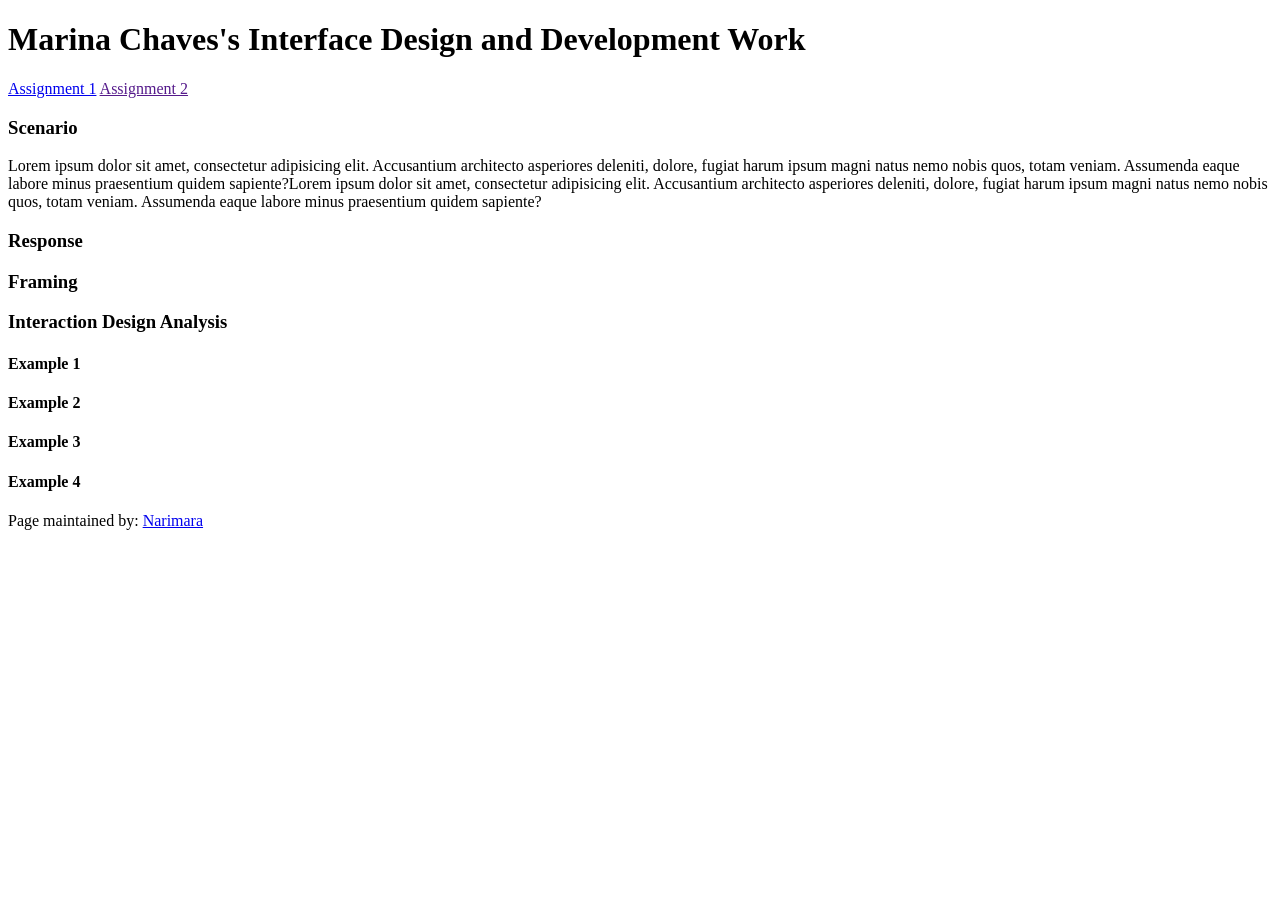
==== index.html @ 676003e5 "Assignment 1 init Copied index into a new document named assignment 1 and linked them together. Star" ====
<!doctype html>
<html lang="en">
<head>
    <meta charset="UTF-8">
    <meta name="viewport"
          content="width=device-width, user-scalable=no, initial-scale=1.0, maximum-scale=1.0, minimum-scale=1.0">
    <meta http-equiv="X-UA-Compatible" content="ie=edge">

<!-- !!!!! -->
<!--    change this to refer to your specific page  -->
    <title>Marina's Work Index</title>

<!-- !!!!! -->
<!--  change this to your preferred icon  -->
    <!-- favicon was sourced from favicon.io but the original graphics are copyright 2020 Twitter, Inc
    and other contributors -->
    <!-- They are licensed under CC-BY 4.0 as linked below -->
    <!-- https://creativecommons.org/licenses/by/4.0/ -->
    <link rel="icon" type="image/png" href="./assets/icons/favicon.ico">

    <link rel="stylesheet" href="reset.css">
    <link rel="stylesheet" href="style.css">
</head>
<body>

    <header>
<!-- !!!!! -->
<!--    change this to your preferred online name  -->
        <h1>Marina Chaves's Interface Design and Development Work</h1>
    </header>

    <div class="mainNavContainer">

        <nav>
            <a href="./assignment1.html">Assignment 1</a>
            <a href="">Assignment 2</a>
        </nav>

        <main>
            <section id="scenario-section">
                <h3>Scenario</h3>
                <p> Lorem ipsum dolor sit amet, consectetur adipisicing elit. Accusantium architecto asperiores deleniti, dolore, fugiat harum ipsum magni natus nemo nobis quos, totam veniam. Assumenda eaque labore minus praesentium quidem sapiente?Lorem ipsum dolor sit amet, consectetur adipisicing elit. Accusantium architecto asperiores deleniti, dolore, fugiat harum ipsum magni natus nemo nobis quos, totam veniam. Assumenda eaque labore minus praesentium quidem sapiente?</p>
            </section>

            <section>
                <h3>Response</h3>
            </section>

            <section>
                <h3>Framing</h3>
            </section>

            <section>
                <h3>Interaction Design Analysis</h3>
                <h4>Example 1</h4>
                <h4>Example 2</h4>
                <h4>Example 3</h4>
                <h4>Example 4</h4>
            </section>
        </main>

        <!-- this is an empty element which helps with spacing -->
        <aside></aside>

    </div>

    <footer>
        <p>
<!-- !!!!! -->
<!--    change this to your preferred online name and update link to refer to your github page  -->
            Page maintained by:
            <a href="https://github.com/narimara" target="_blank">
            Narimara
            </a>
        </p>
    </footer>
</body>
</html>
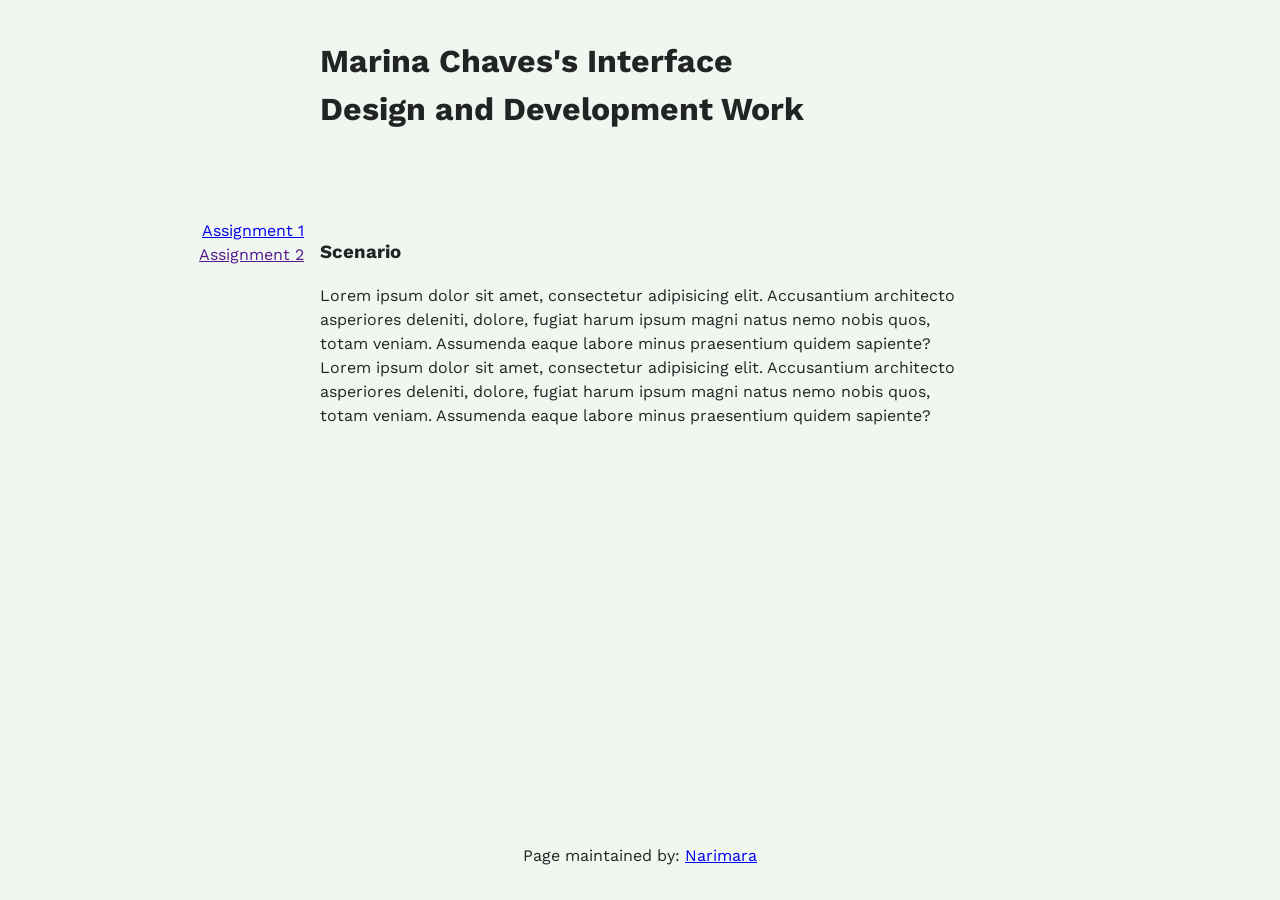
==== commit 74d4faab: "fixed a1 spacing changed the first a3 margin and added my community of practice link" ====
--- a/index.html
+++ b/index.html
@@ -41,22 +41,6 @@
                 <h3>Scenario</h3>
                 <p> Lorem ipsum dolor sit amet, consectetur adipisicing elit. Accusantium architecto asperiores deleniti, dolore, fugiat harum ipsum magni natus nemo nobis quos, totam veniam. Assumenda eaque labore minus praesentium quidem sapiente?Lorem ipsum dolor sit amet, consectetur adipisicing elit. Accusantium architecto asperiores deleniti, dolore, fugiat harum ipsum magni natus nemo nobis quos, totam veniam. Assumenda eaque labore minus praesentium quidem sapiente?</p>
             </section>
-
-            <section>
-                <h3>Response</h3>
-            </section>
-
-            <section>
-                <h3>Framing</h3>
-            </section>
-
-            <section>
-                <h3>Interaction Design Analysis</h3>
-                <h4>Example 1</h4>
-                <h4>Example 2</h4>
-                <h4>Example 3</h4>
-                <h4>Example 4</h4>
-            </section>
         </main>
 
         <!-- this is an empty element which helps with spacing -->
@@ -72,6 +56,8 @@
             <a href="https://github.com/narimara" target="_blank">
             Narimara
             </a>
+
+
         </p>
     </footer>
 </body>
--- a/style.css
+++ b/style.css
@@ -0,0 +1,141 @@
+/*!!!!!*/
+/*add in your own font imports here*/
+/*remember to update them in the rest of the CSS : eg the body selector*/
+@import url('https://fonts.googleapis.com/css2?family=Work+Sans:ital,wght@0,100..900;1,100..900&display=swap');
+
+/*!!!!!*/
+/*change out, and/or add colours to the colour scheme*/
+:root{
+    /* basic 2-bit palette from 1bit Monitor Glow Palette by Polyducks */
+    /* https://lospec.com/palette-list/1bit-monitor-glow */
+    --colour-1: #222323;
+    --colour-2: #f0f6f0;
+}
+
+/* this swaps the colour order to account for user's OS dark mode */
+/*!!!!!*/
+/*remember to update the colours here too to reflect the above changes*/
+@media (prefers-color-scheme: dark) {
+    :root{
+        --colour-1: #f0f6f0;
+        --colour-2: #222323;
+    }
+}
+
+
+body {
+    background-color: var(--colour-2);
+    color: var(--colour-1);
+    font-family: 'Work Sans', sans-serif;
+    line-height: 1.5;
+    padding: 1rem;
+    display: flex;
+    flex-direction: column;
+    gap: 1rem;
+}
+
+header {
+    display: flex;
+    justify-content: center;
+    margin-block-end: 3rem;
+}
+
+.mainNavContainer {
+    flex: 1;
+    display: flex;
+    justify-content: center;
+    gap: 1rem;
+}
+
+nav {
+    display: flex;
+    flex-direction: column;
+    min-width: fit-content;
+    flex: 1;
+    align-items: flex-end;
+}
+
+main {
+    display: flex;
+    flex-direction: column;
+    align-items: center;
+}
+
+section{
+    max-width: 80rch;
+}
+
+
+.firstSectionHeading{
+    margin-top: 0;
+}
+
+aside {
+    visibility: hidden;
+    flex: 1;
+}
+
+footer {
+    display: flex;
+    justify-content: center;
+    margin-block-start: 3rem;
+}
+
+/*technique from Kevin Powell*/
+/*https://youtu.be/CU8Plk-53RU?si=zMpP0Pfbg1SaXeDB&t=255*/
+/*longer post about how this works and the * + * selector*/
+/*https://alistapart.com/article/axiomatic-css-and-lobotomized-owls/*/
+.prose > * + * {
+    margin-block-start: var(prose-flow, 1em);
+}
+
+/* breakpoints from Material Design Spec https://m3.material.io/foundations/layout/breakpoints/overview */
+/* while sometimes mobile first is recommended, as we will be focused on desktop, we will start there */
+
+/* assumed base sizing is large (1200–1599px) : desktop  */
+
+/* extra-large breakpoint : desktop, ultrawide monitors */
+@media (width > 1600px) {
+
+}
+
+/* expanded breakpoint : phone or tablet in landscape, desktop */
+@media (width < 1200px) {
+    header {
+        margin-block-end: 2rem;
+    }
+    footer {
+        margin-block-start: 2rem;
+    }
+}
+/* medium breakpoint : tablet in portrait */
+@media (width < 840px) {
+    header {
+        margin-block-end: 1rem;
+    }
+    .mainNavContainer {
+        flex-direction: column;
+        justify-content: flex-start;
+        align-items: center;
+    }
+    nav {
+        flex: 0;
+        width: 100%;
+        max-width: 80rch;
+        justify-content: space-between;
+        flex-direction: row;
+    }
+    main {
+        flex: 1;
+    }
+    aside {
+        flex: 0;
+    }
+    footer {
+        margin-block-start: 1rem;
+    }
+}
+/* compact breakpoint : phone in portrait */
+@media (width < 600px) {
+
+}
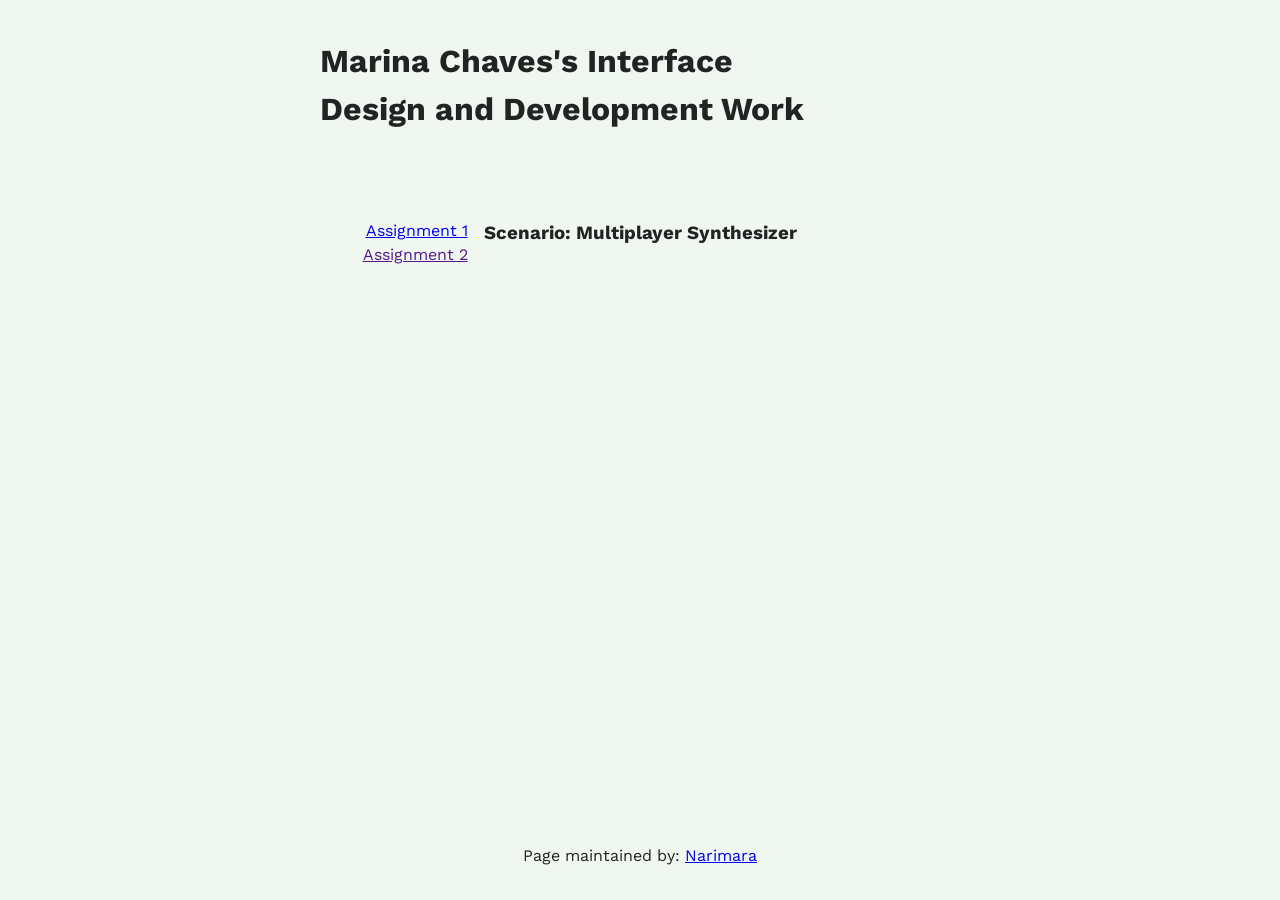
==== commit dfc0ac29: "cleaned up home page Removed the lorem ipsum and aligned the heading with the first link" ====
--- a/index.html
+++ b/index.html
@@ -38,8 +38,8 @@
 
         <main>
             <section id="scenario-section">
-                <h3>Scenario</h3>
-                <p> Lorem ipsum dolor sit amet, consectetur adipisicing elit. Accusantium architecto asperiores deleniti, dolore, fugiat harum ipsum magni natus nemo nobis quos, totam veniam. Assumenda eaque labore minus praesentium quidem sapiente?Lorem ipsum dolor sit amet, consectetur adipisicing elit. Accusantium architecto asperiores deleniti, dolore, fugiat harum ipsum magni natus nemo nobis quos, totam veniam. Assumenda eaque labore minus praesentium quidem sapiente?</p>
+                <h3 class="firstSectionHeading">Scenario: Multiplayer Synthesizer</h3>
+                <p></p>
             </section>
         </main>
 
--- a/style.css
+++ b/style.css
@@ -86,7 +86,7 @@
 /*longer post about how this works and the * + * selector*/
 /*https://alistapart.com/article/axiomatic-css-and-lobotomized-owls/*/
 .prose > * + * {
-    margin-block-start: var(prose-flow, 1em);
+    margin-block-start: var(--prose-flow, 1em);
 }
 
 /* breakpoints from Material Design Spec https://m3.material.io/foundations/layout/breakpoints/overview */
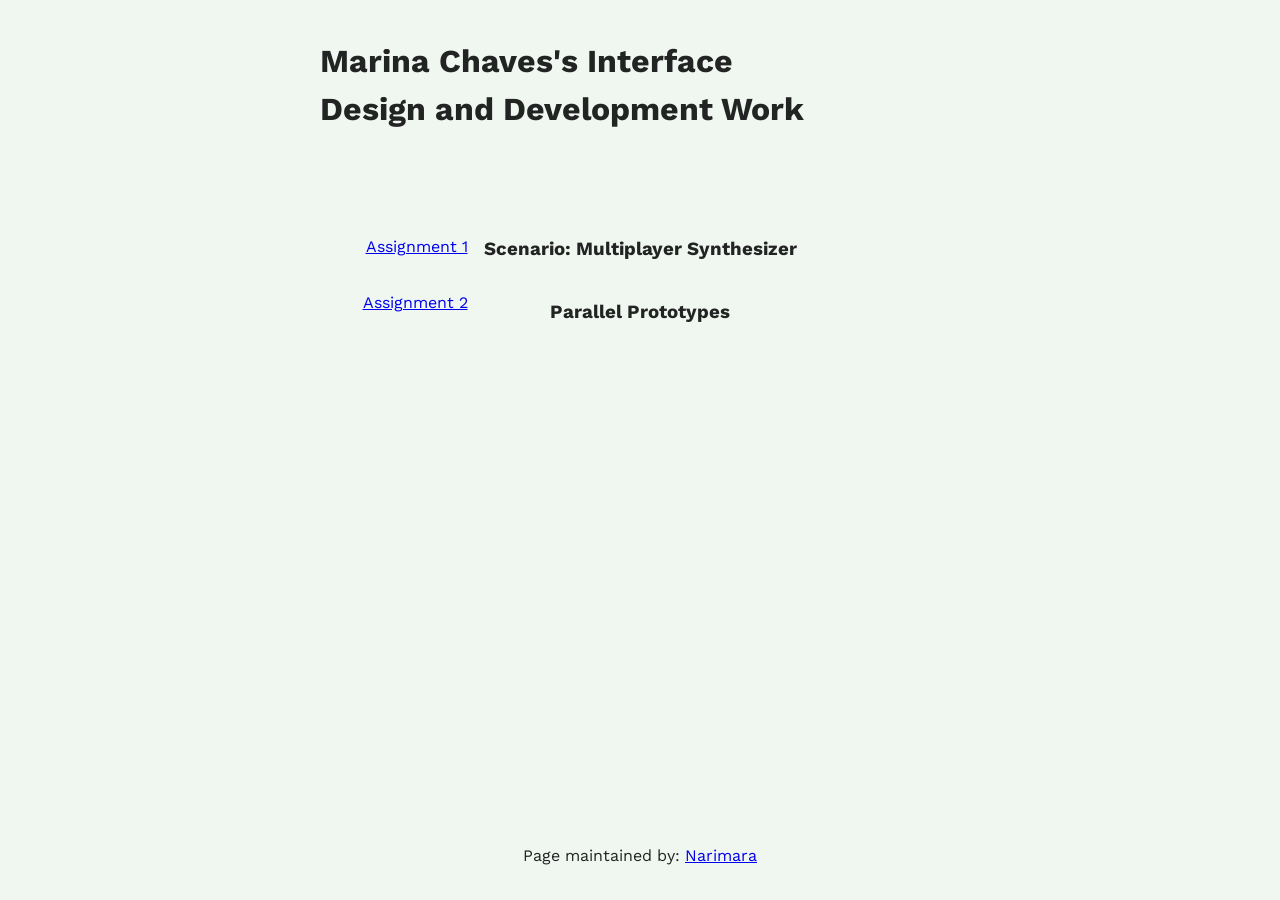
==== commit 3f9c2cb8: "added assignment 2 added assingmnet 2 page with all prototype links and descriptions" ====
--- a/index.html
+++ b/index.html
@@ -32,19 +32,25 @@
     <div class="mainNavContainer">
 
         <nav>
-            <a href="./assignment1.html">Assignment 1</a>
-            <a href="">Assignment 2</a>
+            <p><a href="./assignment1.html">Assignment 1</a></p>
+            <p><a href="./assignment2.html">Assignment 2</a></p>
         </nav>
 
         <main>
             <section id="scenario-section">
-                <h3 class="firstSectionHeading">Scenario: Multiplayer Synthesizer</h3>
-                <p></p>
+                <p><h3 class="firstSectionHeading">Scenario: Multiplayer Synthesizer</h3></p>
+
+            </section>
+
+            <section id="parallel-prototype-section">
+                <p><h3 class="firstSectionHeading">Parallel Prototypes</h3></p>
+
             </section>
         </main>
 
         <!-- this is an empty element which helps with spacing -->
         <aside></aside>
+
 
     </div>
 
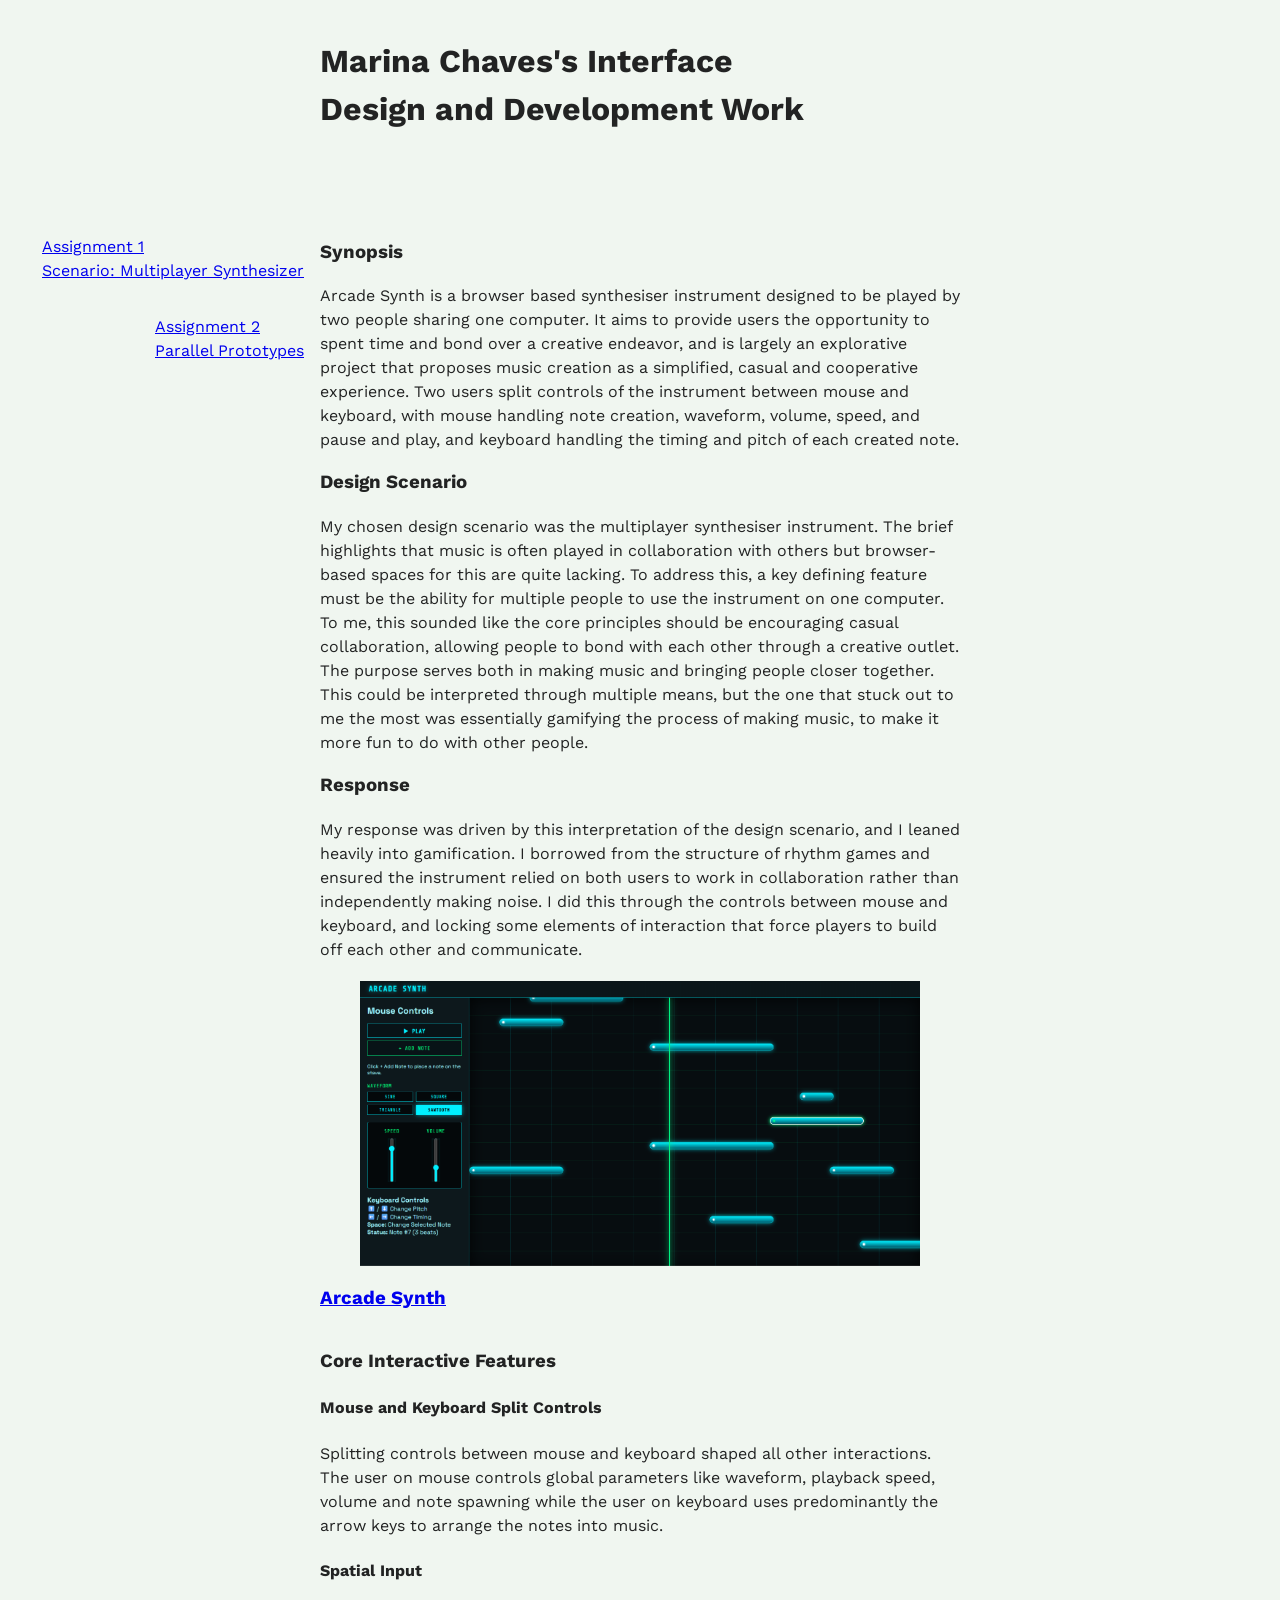
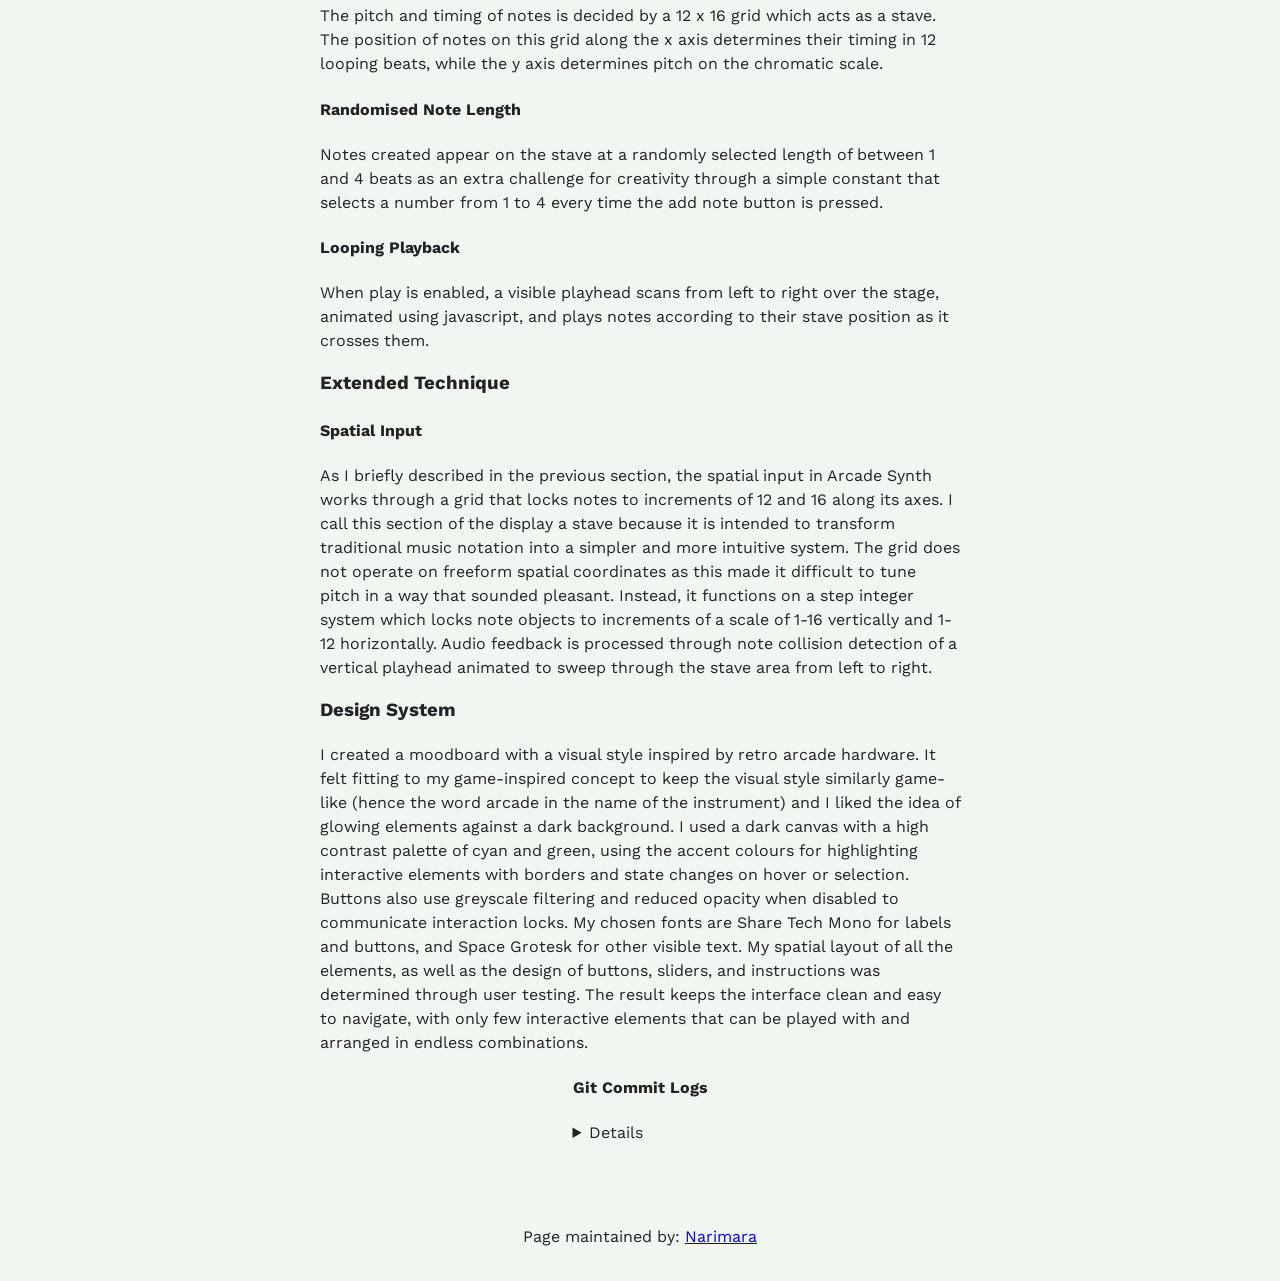
==== commit 3a8901ec: "Added all written documentation" ====
--- a/index.html
+++ b/index.html
@@ -32,20 +32,335 @@
     <div class="mainNavContainer">
 
         <nav>
-            <p><a href="./assignment1.html">Assignment 1</a></p>
-            <p><a href="./assignment2.html">Assignment 2</a></p>
+            <p><a href="./assignment1.html">Assignment 1</br>
+                Scenario: Multiplayer Synthesizer</a></p>
+            <p><a href="./assignment2.html">Assignment 2</br>
+                Parallel Prototypes</a></p>
         </nav>
 
         <main>
-            <section id="scenario-section">
-                <p><h3 class="firstSectionHeading">Scenario: Multiplayer Synthesizer</h3></p>
-
-            </section>
-
-            <section id="parallel-prototype-section">
-                <p><h3 class="firstSectionHeading">Parallel Prototypes</h3></p>
-
-            </section>
+            <section>
+                <p><h3 class="synopsisHeading">Synopsis</h3></p>
+                Arcade Synth is a browser based synthesiser instrument designed to be played by two people sharing one computer. It aims to provide users the opportunity to spent time and bond over a creative endeavor, and is largely an explorative project that proposes music creation as a simplified, casual and cooperative experience. Two users split controls of the instrument between mouse and keyboard, with mouse handling note creation, waveform, volume, speed, and pause and play, and keyboard handling the timing and pitch of each created note.
+            </section>
+
+            <section>
+                <p><h3 class="firstSectionHeading">Design Scenario</h3></p>
+                My chosen design scenario was the multiplayer synthesiser instrument. The brief highlights that music is often played in collaboration with others but browser-based spaces for this are quite lacking. To address this, a key defining feature must be the ability for multiple people to use the instrument on one computer. To me, this sounded like the core principles should be encouraging casual collaboration, allowing people to bond with each other through a creative outlet. The purpose serves both in making music and bringing people closer together. This could be interpreted through multiple means, but the one that stuck out to me the most was essentially gamifying the process of making music, to make it more fun to do with other people.
+            </section>
+
+            <section>
+            <p><h3 class="firstSectionHeading">Response</h3></p>
+                My response was driven by this interpretation of the design scenario, and I leaned heavily into gamification. I borrowed from the structure of rhythm games and ensured the instrument relied on both users to work in collaboration rather than independently making noise. I did this through the controls between mouse and keyboard, and locking some elements of interaction that force players to build off each other and communicate.
+            </section>
+
+            <aside></aside>
+
+            <section>
+            <p><h3 class="firstSectionHeading"><a href="https://narimara.github.io/Audioinstrument/" target="_blank">
+                <figure>
+                    <img src="assets/ArcadeSynth_ss.png" alt="screenshot of Arcade Synth"/></img>
+                </figure> Arcade Synth
+            </a></h3></p>
+
+            </section>
+
+            <section>
+                <p><h3 class="firstSectionHeading">Core Interactive Features</h3></p>
+                <h4>Mouse and Keyboard Split Controls</h4>
+                Splitting controls between mouse and keyboard shaped all other interactions. The user on mouse controls global parameters like waveform, playback speed, volume and note spawning while the user on keyboard uses predominantly the arrow keys to arrange the notes into music.
+                <h4>Spatial Input</h4>
+                The pitch and timing of notes is decided by a 12 x 16 grid which acts as a stave. The position of notes on this grid along the x axis determines their timing in 12 looping beats, while the y axis determines pitch on the chromatic scale.
+                <h4>Randomised Note Length</h4>
+                Notes created appear on the stave at a randomly selected length of between 1 and 4 beats as an extra challenge for creativity through a simple constant that selects a number from 1 to 4 every time the add note button is pressed.
+                <h4>Looping Playback</h4>
+                When play is enabled, a visible playhead scans from left to right over the stage, animated using javascript, and plays notes according to their stave position as it crosses them.
+            </section>
+
+            <section>
+                <p><h3 class="firstSectionHeading">Extended Technique</h3></p>
+                <h4>Spatial Input</h4>
+                As I briefly described in the previous section, the spatial input in Arcade Synth works through a grid that locks notes to increments of 12 and 16 along its axes. I call this section of the display a stave because it is intended to transform traditional music notation into a simpler and more intuitive system.
+                The grid does not operate on freeform spatial coordinates as this made it difficult to tune pitch in a way that sounded pleasant. Instead, it functions on a step integer system which locks note objects to increments of a scale of 1-16 vertically and 1-12 horizontally.
+                Audio feedback is processed through note collision detection of a vertical playhead animated to sweep through the stave area from left to right.
+            </section>
+
+            <section>
+                <p><h3 class="firstSectionHeading">Design System</h3></p>
+                I created a moodboard with a visual style inspired by retro arcade hardware. It felt fitting to my game-inspired concept to keep the visual style similarly game-like (hence the word arcade in the name of the instrument) and I liked the idea of glowing elements against a dark background.
+                I used a dark canvas with a high contrast palette of cyan and green, using the accent colours for highlighting interactive elements with borders and state changes on hover or selection. Buttons also use greyscale filtering and reduced opacity when disabled to communicate interaction locks.
+                My chosen fonts are Share Tech Mono for labels and buttons, and Space Grotesk for other visible text.
+                My spatial layout of all the elements, as well as the design of buttons, sliders, and instructions was determined through user testing. The result keeps the interface clean and easy to navigate, with only few interactive elements that can be played with and arranged in endless combinations.
+            </section>
+
+            <section>
+                <p><h4>Git Commit Logs</h4></p>
+                <details>
+                    <table>
+
+                        <thead><tr>
+
+                            <th>Author</th>
+                            <th>Date</th>
+                            <th>Subject</th>
+                            <th>Body</th>
+
+                        </tr></thead>
+
+                        <tbody>
+
+                        <tr>
+
+                            <td>narimara</td>
+                            <td>Wed Jul 29 15:21:10 2026 +1000</td>
+                            <td>Created Audio Instrument</td>
+                            <td>made the index.html and reset and style css files. created working button that plays a note when clicked</td>
+
+                        </tr>
+
+                        <tr>
+
+                            <td>narimara</td>
+                            <td>Wed Aug 12 14:49:08 2026 +1000</td>
+                            <td>added intro dialog</td>
+                            <td>Added a dialog element with a button which closes it</td>
+
+                        </tr>
+
+                        <tr>
+
+                            <td>narimara</td>
+                            <td>Wed Aug 12 14:56:56 2026 +1000</td>
+                            <td>added audio init</td>
+                            <td>added an event listener on dialog close to start the audio system</td>
+
+                        </tr>
+
+                        <tr>
+
+                            <td>narimara</td>
+                            <td>Wed Aug 12 15:55:37 2026 +1000</td>
+                            <td>added design system in css</td>
+                            <td>Set up variables for colour and border and applied a font for the page. Applied style to the dialog box</td>
+
+                        </tr>
+
+                        <tr>
+
+                            <td>narimara</td>
+                            <td>Wed Aug 12 16:10:15 2026 +1000</td>
+                            <td>Added button style</td>
+                            <td>Made some changes to colour and added a style for buttons</td>
+
+                        </tr>
+
+                        <tr>
+
+                            <td>narimara</td>
+                            <td>Wed Aug 19 15:47:46 2026 +1000</td>
+                            <td>Added event listeners for 2nd note</td>
+                            <td>separated the start and end of playing notes and handled mouse leave</td>
+
+                        </tr>
+
+                        <tr>
+
+                            <td>narimara</td>
+                            <td>Wed Aug 19 15:59:18 2026 +1000</td>
+                            <td>added some visual feedback</td>
+                            <td>Made changes to how a button visually responds when clicked</td>
+
+                        </tr>
+
+                        <tr>
+
+                            <td>narimara</td>
+                            <td>Mon Sep 21 23:11:24 2026 +1000</td>
+                            <td>Added interactions to index.html</td>
+                            <td>Created functions that spawn notes for both players. Added waveform type selector,  as well as speed and volume slider. Made minor changes to style.css as well with a new header style</td>
+
+                        </tr>
+
+                        <tr>
+
+                            <td>narimara</td>
+                            <td>Mon Sep 21 23:36:35 2026 +1000</td>
+                            <td>added column structure</td>
+                            <td>added the 3 column vertical split structure to the page</td>
+
+                        </tr>
+
+                        <tr>
+
+                            <td>narimara</td>
+                            <td>Mon Sep 21 23:52:04 2026 +1000</td>
+                            <td>prepared stave area</td>
+                            <td>added playhead and prepared note balls to drag and drop into the stave area when i code that</td>
+
+                        </tr>
+
+                        <tr>
+
+                            <td>narimara</td>
+                            <td>Tue Sep 22 00:32:38 2026 +1000</td>
+                            <td>Updated javascript to allow note spawning and placement</td>
+                            <td>Added notes spawning on click and function to drag them into the stave area. Added listeners for the position of dragged notes</td>
+
+                        </tr>
+
+                        <tr>
+
+                            <td>narimara</td>
+                            <td>Tue Sep 22 01:12:41 2026 +1000</td>
+                            <td>added playback</td>
+                            <td>Set up looping playhead animation with pause and play function. Added function for note balls to make a sound on contact with playhead</td>
+
+                        </tr>
+
+                        <tr>
+
+                            <td>narimara</td>
+                            <td>Wed Sep 23 01:00:44 2026 +1000</td>
+                            <td>overhauled split of interactions</td>
+                            <td>merged player 1 and 2 mouse controls. Changed player 2 to keyboard controls for note positioning on the stave</td>
+
+                        </tr>
+
+                        <tr>
+
+                            <td>narimara</td>
+                            <td>Wed Sep 23 13:37:45 2026 +1000</td>
+                            <td>Adjusted text layout</td>
+                            <td>Changed dialog message and the format of player 2 controls on the right side</td>
+
+                        </tr>
+
+                        <tr>
+
+                            <td>narimara</td>
+                            <td>Mon Sep 28 17:58:06 2026 +1000</td>
+                            <td>edited dialog</td>
+                            <td>Added more info in the dialog window</td>
+
+                        </tr>
+
+                        <tr>
+
+                            <td>narimara</td>
+                            <td>Mon Sep 28 21:11:56 2026 +1000</td>
+                            <td>Added grid to stave area</td>
+                            <td>Added a grid to the stave which locks note timing and pitch to the chromatic scale for a total of 16 beats</td>
+
+                        </tr>
+
+                        <tr>
+
+                            <td>narimara</td>
+                            <td>Mon Sep 28 22:29:52 2026 +1000</td>
+                            <td>Added consistent visual style</td>
+                            <td>Added an actual colour palette,  a more suited font,  and glowing effects on some elements</td>
+
+                        </tr>
+
+                        <tr>
+
+                            <td>narimara</td>
+                            <td>Mon Sep 28 22:34:44 2026 +1000</td>
+                            <td>typo fix</td>
+                            <td>typo fix</td>
+
+                        </tr>
+
+                        <tr>
+
+                            <td>narimara</td>
+                            <td>Tue Sep 29 12:26:09 2026 +1000</td>
+                            <td>added random note length</td>
+                            <td>New notes now spawn at a random length between 1-4 beats. also removed preview sound when adding new note and adjusted preview sound when moving a note to only play for 1 beat regardless of note length</td>
+
+                        </tr>
+
+                        <tr>
+
+                            <td>narimara</td>
+                            <td>Wed Oct 7 14:25:35 2026 +1100</td>
+                            <td>merged waveform and slider format from info prototype 2</td>
+                            <td></td>
+
+                        </tr>
+
+                        <tr>
+
+                            <td>narimara</td>
+                            <td>Wed Oct 7 18:03:25 2026 +1100</td>
+                            <td>swapping axis for pitch and timing</td>
+                            <td>Changing direction of the playhead animation and swapping values for pitch and timing in main.js</td>
+
+                        </tr>
+
+                        <tr>
+
+                            <td>narimara</td>
+                            <td>Wed Oct 21 14:28:06 2026 +1100</td>
+                            <td>FInalised parallel prototype merges</td>
+                            <td>Rotated playhead and fixed a line that was missing from the merge which was breaking note creation</td>
+
+                        </tr>
+
+                        <tr>
+
+                            <td>narimara</td>
+                            <td>Wed Oct 21 14:30:50 2026 +1100</td>
+                            <td>changed project title</td>
+                            <td></td>
+
+                        </tr>
+
+                        <tr>
+
+                            <td>narimara</td>
+                            <td>Wed Oct 21 15:12:31 2026 +1100</td>
+                            <td>changed player 1/2 to mouse/keyboard</td>
+                            <td></td>
+
+                        </tr>
+
+                        <tr>
+
+                            <td>narimara</td>
+                            <td>Mon Oct 26 16:42:29 2026 +1100</td>
+                            <td>New notes now spawn in the stave center</td>
+                            <td>Also made some changes to outdated // comments and cleaned up some spacing</td>
+
+                        </tr>
+
+                        <tr>
+
+                            <td>narimara</td>
+                            <td>Mon Oct 26 17:08:23 2026 +1100</td>
+                            <td>strengthened the multiplayer concept</td>
+                            <td>The add note button becomes locked until the newest existing note is moved with the arrow keys. instructions in the left panel also change to reflect this</td>
+
+                        </tr>
+
+                        <tr>
+
+                            <td>narimara</td>
+                            <td>Mon Oct 26 17:24:23 2026 +1100</td>
+                            <td>Fixed bug related to playhead reading of notes</td>
+                            <td>changed visual feedback to match the actual timing of sound</td>
+
+                        </tr>
+
+                        </tbody>
+
+                    </table>
+                </details>
+
+            </section>
+
+
+
         </main>
 
         <!-- this is an empty element which helps with spacing -->
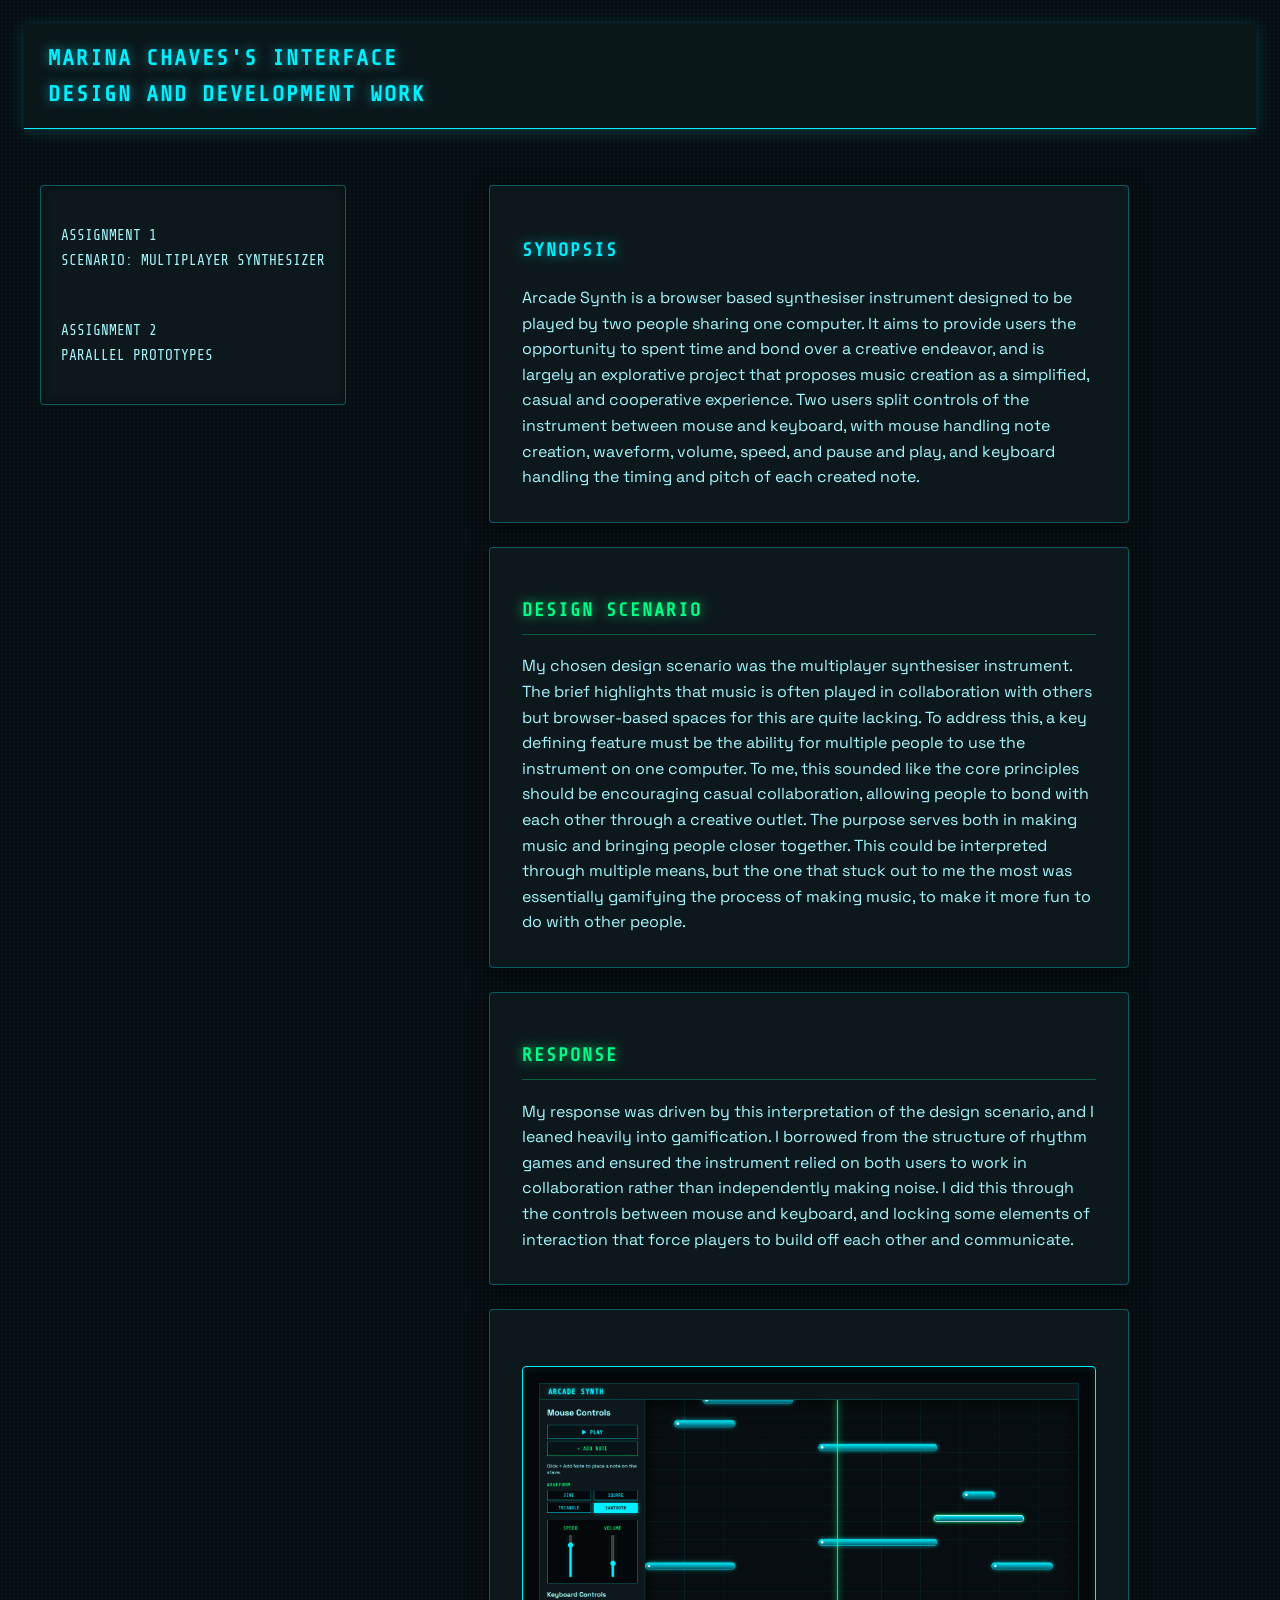
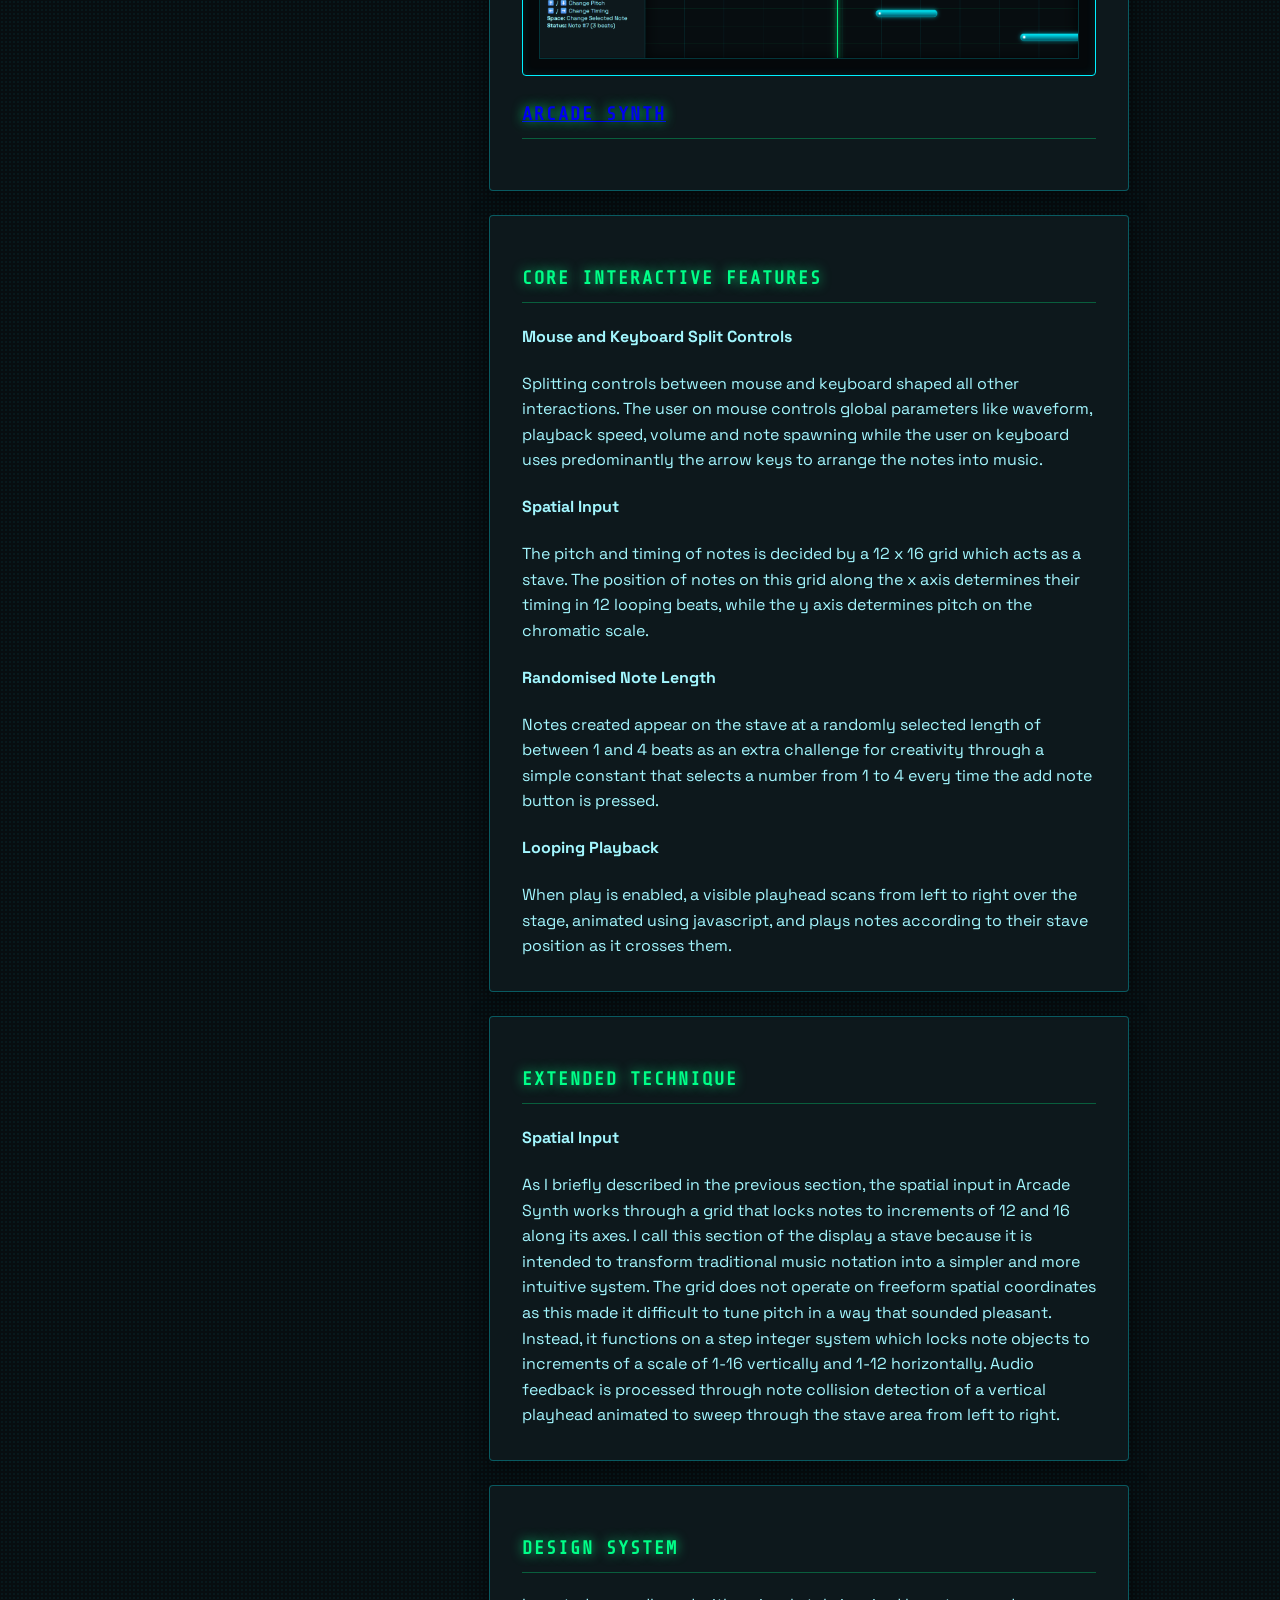
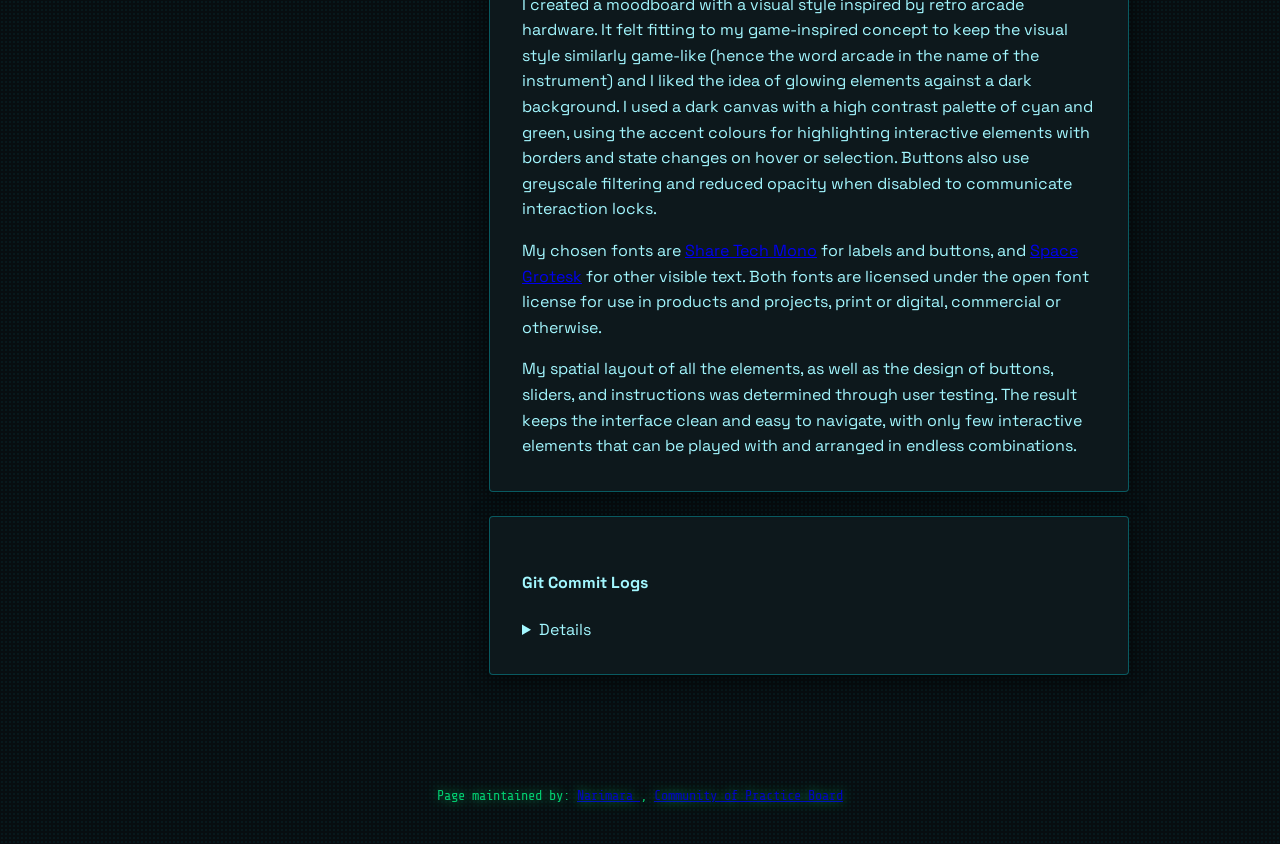
==== commit 55e545b6: "Overhauled style.css to match arcade synth Adjusted so it uses the same fonts, colours, panel layout" ====
--- a/index.html
+++ b/index.html
@@ -87,9 +87,12 @@
 
             <section>
                 <p><h3 class="firstSectionHeading">Design System</h3></p>
-                I created a moodboard with a visual style inspired by retro arcade hardware. It felt fitting to my game-inspired concept to keep the visual style similarly game-like (hence the word arcade in the name of the instrument) and I liked the idea of glowing elements against a dark background.
-                I used a dark canvas with a high contrast palette of cyan and green, using the accent colours for highlighting interactive elements with borders and state changes on hover or selection. Buttons also use greyscale filtering and reduced opacity when disabled to communicate interaction locks.
-                My chosen fonts are Share Tech Mono for labels and buttons, and Space Grotesk for other visible text.
+                <p>I created a moodboard with a visual style inspired by retro arcade hardware. It felt fitting to my game-inspired concept to keep the visual style similarly game-like (hence the word arcade in the name of the instrument) and I liked the idea of glowing elements against a dark background.
+                I used a dark canvas with a high contrast palette of cyan and green, using the accent colours for highlighting interactive elements with borders and state changes on hover or selection. Buttons also use greyscale filtering and reduced opacity when disabled to communicate interaction locks.</p>
+                <p>My chosen fonts are <a href="https://fonts.google.com/specimen/Share+Tech+Mono?preview.script=Latn" target="_blank">
+                Share Tech Mono</a>
+                for labels and buttons, and <a href="https://fonts.google.com/specimen/Space+Grotesk" target="_blank">
+                Space Grotesk</a> for other visible text. Both fonts are licensed under the open font license for use in products and projects, print or digital, commercial or otherwise.</p>
                 My spatial layout of all the elements, as well as the design of buttons, sliders, and instructions was determined through user testing. The result keeps the interface clean and easy to navigate, with only few interactive elements that can be played with and arranged in endless combinations.
             </section>
 
@@ -377,8 +380,10 @@
             <a href="https://github.com/narimara" target="_blank">
             Narimara
             </a>
-
-
+            ,
+            <a href="https://au.miro.com/app/board/u3jVOf59xnE=/?share_link_id=875955949148">
+                Community of Practice Board
+            </a>
         </p>
     </footer>
 </body>
--- a/style.css
+++ b/style.css
@@ -1,141 +1,226 @@
-/*!!!!!*/
-/*add in your own font imports here*/
-/*remember to update them in the rest of the CSS : eg the body selector*/
-@import url('https://fonts.googleapis.com/css2?family=Work+Sans:ital,wght@0,100..900;1,100..900&display=swap');
-
-/*!!!!!*/
-/*change out, and/or add colours to the colour scheme*/
-:root{
-    /* basic 2-bit palette from 1bit Monitor Glow Palette by Polyducks */
-    /* https://lospec.com/palette-list/1bit-monitor-glow */
-    --colour-1: #222323;
-    --colour-2: #f0f6f0;
-}
-
-/* this swaps the colour order to account for user's OS dark mode */
-/*!!!!!*/
-/*remember to update the colours here too to reflect the above changes*/
-@media (prefers-color-scheme: dark) {
-    :root{
-        --colour-1: #f0f6f0;
-        --colour-2: #222323;
-    }
-}
-
+@import url('https://fonts.googleapis.com/css2?family=Share+Tech+Mono&family=Space+Grotesk:wght@400;600;700&display=swap');
+
+:root {
+    --bg-dark: #070d10;
+    --bg-panel: #0d181c;
+    --colour-1: #070d10;
+    --colour-2: #a3f7ff;
+    --colour-03: rgba(0, 240, 255, 0.15);
+    --colour-04: #00f0ff;
+    --colour-05: #00ff88;
+
+    --glow-cyan: 0 0 12px rgba(0, 240, 255, 0.6);
+    --glow-green: 0 0 12px rgba(0, 255, 136, 0.8);
+    --border-tech: 1px solid rgba(0, 240, 255, 0.3);
+}
+
+@media (prefers-color-scheme: light) {
+    :root {
+        --bg-dark: #070d10;
+        --bg-panel: #0d181c;
+        --colour-1: #070d10;
+        --colour-2: #a3f7ff;
+        --colour-03: rgba(0, 240, 255, 0.2);
+        --colour-04: #00f0ff;
+        --colour-05: #00ff88;
+    }
+}
 
 body {
-    background-color: var(--colour-2);
-    color: var(--colour-1);
-    font-family: 'Work Sans', sans-serif;
-    line-height: 1.5;
-    padding: 1rem;
-    display: flex;
-    flex-direction: column;
-    gap: 1rem;
+    font-family: 'Space Grotesk', 'IBM Plex Serif', sans-serif;
+    background-color: var(--bg-dark);
+    color: var(--colour-2);
+    margin: 0;
+    min-height: 100vh;
+    display: flex;
+    flex-direction: column;
+    gap: 1.5rem;
+    padding: 1.5rem;
+    box-sizing: border-box;
+    user-select: none;
+    background-image: radial-gradient(rgba(0, 240, 255, 0.05) 1px, transparent 0);
+    background-size: 4px 4px;
+    line-height: 1.6;
 }
 
 header {
     display: flex;
-    justify-content: center;
-    margin-block-end: 3rem;
+    justify-content: space-between;
+    align-items: center;
+    padding: 1rem 1.5rem;
+    background-color: rgba(13, 24, 28, 0.8);
+    border-bottom: 1px solid var(--colour-04);
+    box-shadow: 0 2px 15px rgba(0, 240, 255, 0.2);
+    margin-block-end: 2rem;
+}
+
+header h1, h2, h3 {
+    font-family: 'Share Tech Mono', monospace;
+    text-transform: uppercase;
+    letter-spacing: 2px;
+    color: var(--colour-04);
+    text-shadow: var(--glow-cyan);
+}
+
+header h1 {
+    margin: 0;
+    font-size: 1.4rem;
 }
 
 .mainNavContainer {
     flex: 1;
     display: flex;
     justify-content: center;
-    gap: 1rem;
+    gap: 2rem;
+    max-width: 1200px;
+    margin: 0 auto;
+    width: 100%;
 }
 
 nav {
     display: flex;
     flex-direction: column;
     min-width: fit-content;
+    gap: 0.75rem;
+    background-color: var(--bg-panel);
+    padding: 1.25rem;
+    border: var(--border-tech);
+    box-shadow: inset 0 0 10px rgba(0, 0, 0, 0.5);
+    height: fit-content;
+    border-radius: 4px;
+}
+
+nav a {
+    color: var(--colour-2);
+    font-family: 'Share Tech Mono', monospace;
+    text-decoration: none;
+    text-transform: uppercase;
+    font-size: 0.9rem;
+    transition: all 0.2s ease;
+}
+
+nav a:hover {
+    color: var(--colour-05);
+    text-shadow: var(--glow-green);
+    transform: translateX(4px);
+}
+
+main {
+    display: flex;
+    flex-direction: column;
+    align-items: center;
     flex: 1;
-    align-items: flex-end;
-}
-
-main {
+}
+
+section {
+    max-width: 80rch;
+    width: 100%;
+    background-color: var(--bg-panel);
+    padding: 2rem;
+    border: var(--border-tech);
+    box-shadow: 0 4px 20px rgba(0, 0, 0, 0.6);
+    margin-bottom: 1.5rem;
+    border-radius: 4px;
+}
+
+.firstSectionHeading {
+    margin-top: 0;
+    color: var(--colour-05);
+    text-shadow: var(--glow-green);
+    border-bottom: 1px solid rgba(0, 255, 136, 0.3);
+    padding-bottom: 0.5rem;
+}
+
+figure {
+    margin: 1.5rem 0;
     display: flex;
     flex-direction: column;
     align-items: center;
-}
-
-section{
-    max-width: 80rch;
-}
-
-
-.firstSectionHeading{
-    margin-top: 0;
+    background-color: #04080a;
+    border: 1px solid var(--colour-04);
+    padding: 1rem;
+    border-radius: 4px;
+    box-shadow: inset 0 0 10px rgba(0, 240, 255, 0.1);
+}
+
+figure img {
+    max-width: 100%;
+    height: auto;
+    border: 1px solid rgba(0, 240, 255, 0.2);
 }
 
 aside {
     visibility: hidden;
     flex: 1;
+    display: none;
 }
 
 footer {
     display: flex;
     justify-content: center;
     margin-block-start: 3rem;
-}
-
-/*technique from Kevin Powell*/
-/*https://youtu.be/CU8Plk-53RU?si=zMpP0Pfbg1SaXeDB&t=255*/
-/*longer post about how this works and the * + * selector*/
-/*https://alistapart.com/article/axiomatic-css-and-lobotomized-owls/*/
+    font-family: 'Share Tech Mono', monospace;
+    font-size: 0.85rem;
+    color: var(--colour-05);
+    text-shadow: var(--glow-green);
+    opacity: 0.8;
+}
+
+/* Axiomatic spacing for prose elements */
 .prose > * + * {
-    margin-block-start: var(--prose-flow, 1em);
-}
-
-/* breakpoints from Material Design Spec https://m3.material.io/foundations/layout/breakpoints/overview */
-/* while sometimes mobile first is recommended, as we will be focused on desktop, we will start there */
-
-/* assumed base sizing is large (1200–1599px) : desktop  */
-
-/* extra-large breakpoint : desktop, ultrawide monitors */
-@media (width > 1600px) {
-
-}
-
-/* expanded breakpoint : phone or tablet in landscape, desktop */
+    margin-block-start: var(--prose-flow, 1.25em);
+}
+
+/* Responsive breakpoints */
 @media (width < 1200px) {
     header {
-        margin-block-end: 2rem;
+        margin-block-end: 1.5rem;
     }
     footer {
-        margin-block-start: 2rem;
-    }
-}
-/* medium breakpoint : tablet in portrait */
+        margin-block-start: 1.5rem;
+    }
+}
+
 @media (width < 840px) {
     header {
         margin-block-end: 1rem;
+        flex-direction: column;
+        gap: 0.5rem;
+        text-align: center;
     }
     .mainNavContainer {
         flex-direction: column;
         justify-content: flex-start;
-        align-items: center;
+        align-items: stretch;
+        gap: 1rem;
     }
     nav {
         flex: 0;
         width: 100%;
-        max-width: 80rch;
-        justify-content: space-between;
+        max-width: none;
+        align-items: center;
         flex-direction: row;
-    }
-    main {
-        flex: 1;
-    }
-    aside {
-        flex: 0;
+        flex-wrap: wrap;
+        justify-content: space-around;
+    }
+    nav a:hover {
+        transform: translateY(-2px);
+    }
+    section {
+        padding: 1.25rem;
     }
     footer {
         margin-block-start: 1rem;
     }
 }
+
 /* compact breakpoint : phone in portrait */
 @media (width < 600px) {
-
+    body {
+        padding: 0.75rem;
+    }
+    nav {
+        flex-direction: column;
+        align-items: center;
+    }
 }
